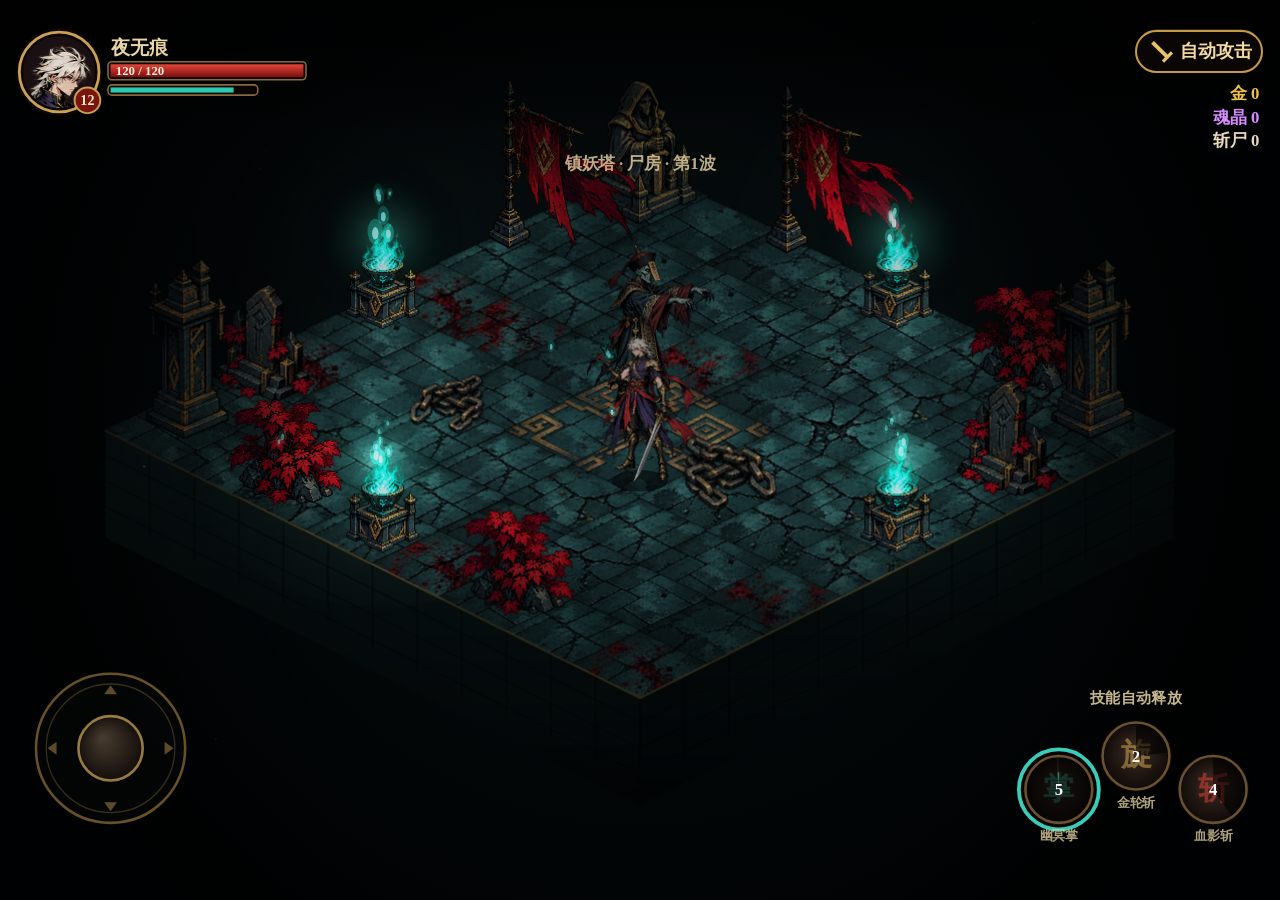
==== prototype/hades-room/index.html @ 09350077 "prototype: 一房间战斗试制（hades-pack-v1：主角+跳尸，摇杆移动，自动攻击与技能）" ====
<!doctype html>
<html lang="zh-CN">
<head>
<meta charset="utf-8">
<meta name="viewport" content="width=device-width,initial-scale=1,maximum-scale=1,user-scalable=no,viewport-fit=cover">
<meta name="apple-mobile-web-app-capable" content="yes">
<title>镇妖塔 · 一房间试制</title>
<style>
  html,body{margin:0;height:100%;background:#05080a;overflow:hidden;touch-action:none;-webkit-user-select:none;user-select:none}
  #game{display:block;width:100vw;height:100vh;height:100dvh}
  #loading{position:fixed;inset:0;display:flex;align-items:center;justify-content:center;color:#c9a55a;font:16px "STKaiti","KaiTi","Noto Serif CJK SC",serif;letter-spacing:4px}
</style>
</head>
<body>
<canvas id="game"></canvas>
<div id="loading">载入素材…</div>
<script src="game.js?v=20261023a"></script>
</body>
</html>
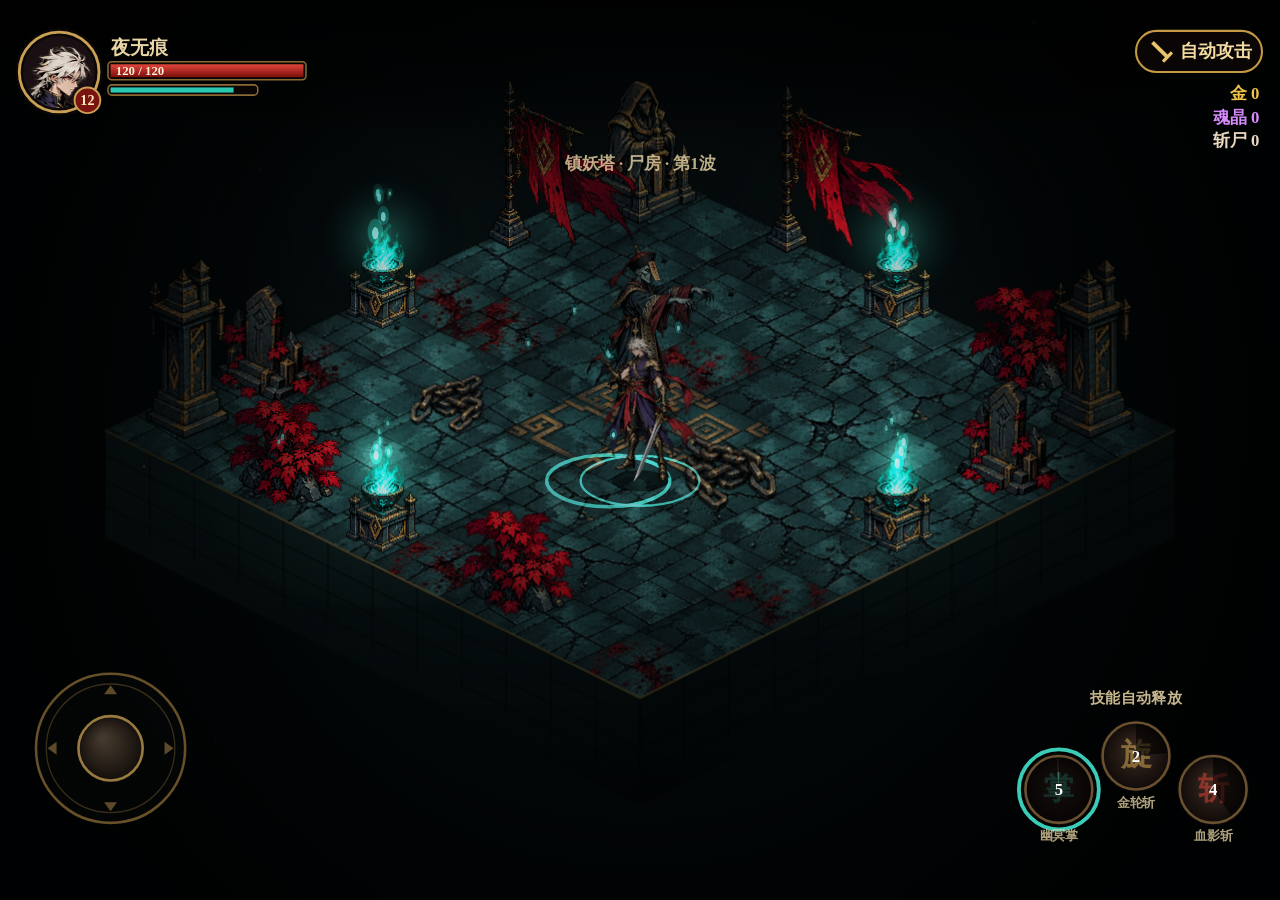
==== commit 17440414: "prototype: 三连击、跳尸扑杀/抓挠预警、技能特效加强、姿势过渡；新增 v2 素材需求清单" ====
--- a/prototype/hades-room/index.html
+++ b/prototype/hades-room/index.html
@@ -14,6 +14,6 @@
 <body>
 <canvas id="game"></canvas>
 <div id="loading">载入素材…</div>
-<script src="game.js?v=20261023a"></script>
+<script src="game.js?v=20261023b"></script>
 </body>
 </html>
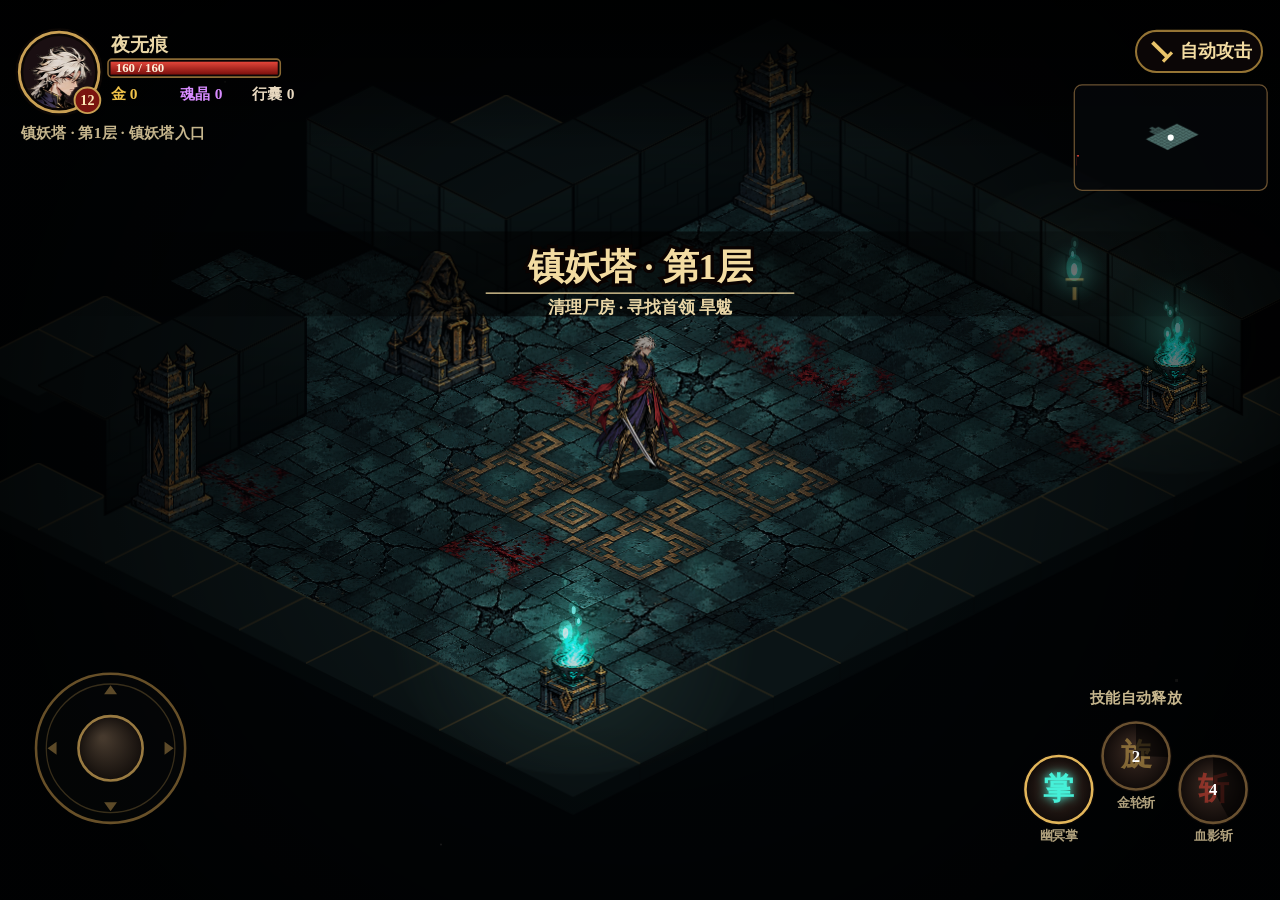
==== commit 12b0e1c1: "镇妖塔地牢一层：随机房间/封门波次/迷雾小地图/精英词缀/尸将十字血爪/尸王两阶段六招/掉落与回小院结算" ====
--- a/prototype/hades-room/index.html
+++ b/prototype/hades-room/index.html
@@ -4,7 +4,7 @@
 <meta charset="utf-8">
 <meta name="viewport" content="width=device-width,initial-scale=1,maximum-scale=1,user-scalable=no,viewport-fit=cover">
 <meta name="apple-mobile-web-app-capable" content="yes">
-<title>镇妖塔 · 一房间试制</title>
+<title>镇妖塔 · 地牢一层试制</title>
 <style>
   html,body{margin:0;height:100%;background:#05080a;overflow:hidden;touch-action:none;-webkit-user-select:none;user-select:none}
   #game{display:block;width:100vw;height:100vh;height:100dvh}
@@ -14,6 +14,6 @@
 <body>
 <canvas id="game"></canvas>
 <div id="loading">载入素材…</div>
-<script src="game.js?v=20261023b"></script>
+<script src="game.js?v=20261023c"></script>
 </body>
 </html>
